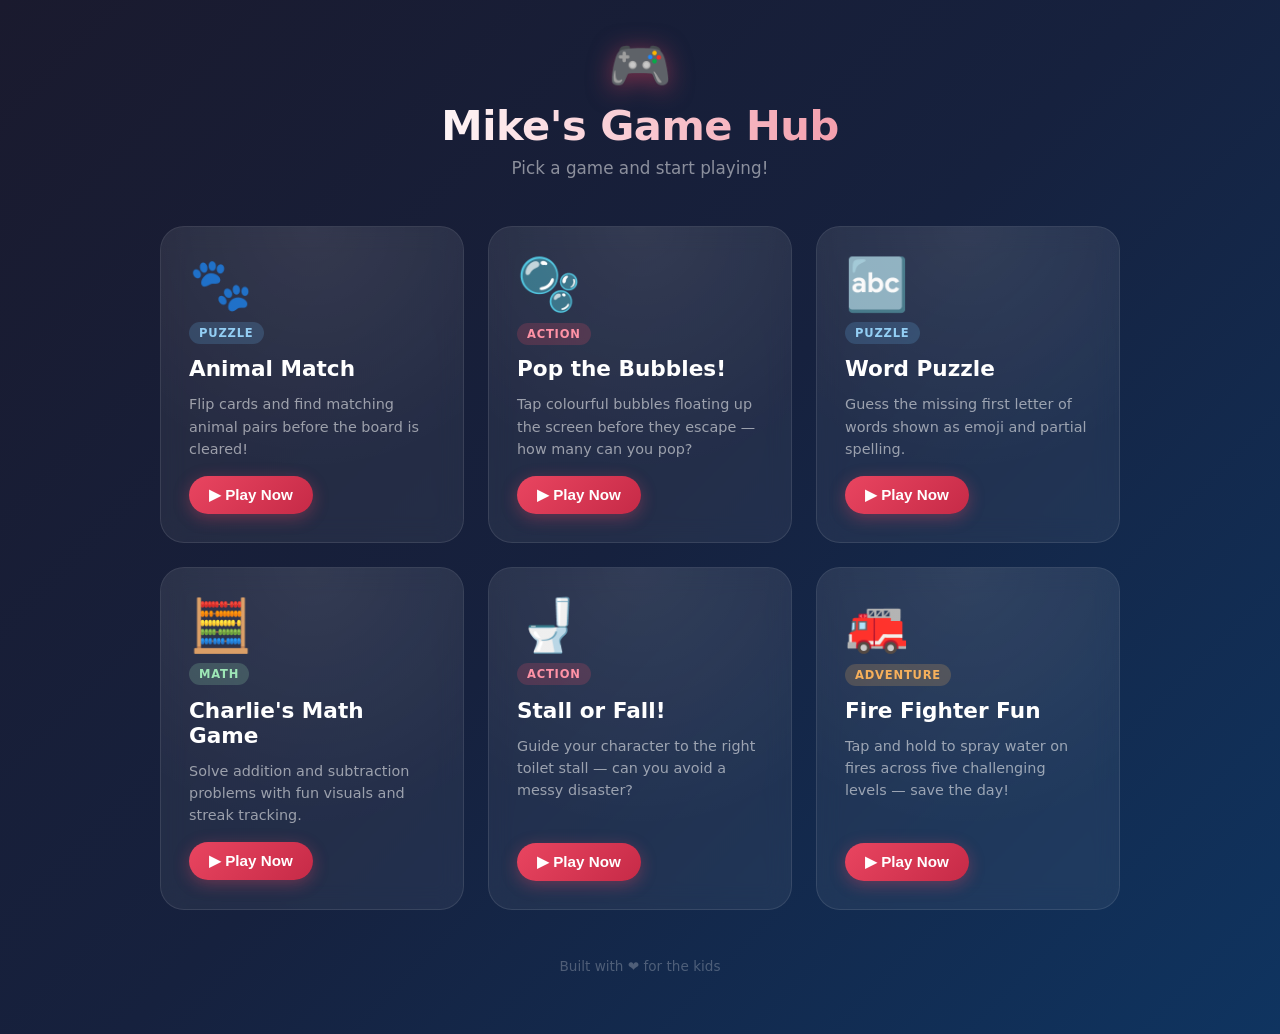
==== index.html @ 93c5af6c "Add files via upload" ====
<!DOCTYPE html>
<html lang="en">
<head>
  <meta charset="UTF-8" />
  <meta name="viewport" content="width=device-width, initial-scale=1.0" />
  <title>🎮 Mike's Game Hub</title>
  <style>
    *, *::before, *::after { box-sizing: border-box; margin: 0; padding: 0; }

    :root {
      --bg-from: #1a1a2e;
      --bg-mid:  #16213e;
      --bg-to:   #0f3460;
      --accent:  #e94560;
      --text:    #f0f0f0;
      --card-bg: rgba(255,255,255,0.06);
      --card-border: rgba(255,255,255,0.1);
      --card-hover-border: rgba(255,255,255,0.3);
    }

    body {
      font-family: 'Segoe UI', system-ui, sans-serif;
      background: linear-gradient(135deg, var(--bg-from), var(--bg-mid), var(--bg-to));
      min-height: 100vh;
      color: var(--text);
      padding: 40px 20px 60px;
    }

    /* ── Header ── */
    header {
      text-align: center;
      margin-bottom: 48px;
    }

    header .logo {
      font-size: 3.2rem;
      line-height: 1;
      margin-bottom: 10px;
      filter: drop-shadow(0 4px 12px rgba(233,69,96,0.5));
      animation: float 3s ease-in-out infinite;
    }

    @keyframes float {
      0%, 100% { transform: translateY(0); }
      50%       { transform: translateY(-8px); }
    }

    header h1 {
      font-size: 2.6rem;
      font-weight: 800;
      letter-spacing: -0.5px;
      background: linear-gradient(90deg, #fff 30%, #e94560);
      -webkit-background-clip: text;
      -webkit-text-fill-color: transparent;
      background-clip: text;
    }

    header p {
      margin-top: 8px;
      color: rgba(255,255,255,0.5);
      font-size: 1.05rem;
    }

    /* ── Grid ── */
    .grid {
      display: grid;
      grid-template-columns: repeat(auto-fill, minmax(280px, 1fr));
      gap: 24px;
      max-width: 960px;
      margin: 0 auto;
    }

    /* ── Card ── */
    .card {
      background: var(--card-bg);
      border: 1px solid var(--card-border);
      border-radius: 24px;
      padding: 32px 28px 28px;
      display: flex;
      flex-direction: column;
      gap: 12px;
      cursor: pointer;
      transition: transform 0.22s ease, border-color 0.22s ease, box-shadow 0.22s ease, background 0.22s ease;
      backdrop-filter: blur(12px);
      -webkit-backdrop-filter: blur(12px);
      position: relative;
      overflow: hidden;
    }

    .card::before {
      content: '';
      position: absolute;
      inset: 0;
      background: radial-gradient(circle at 50% 0%, rgba(255,255,255,0.07) 0%, transparent 70%);
      pointer-events: none;
    }

    .card:hover {
      transform: translateY(-6px) scale(1.02);
      border-color: var(--card-hover-border);
      box-shadow: 0 20px 50px rgba(0,0,0,0.4), 0 0 0 1px rgba(255,255,255,0.08);
      background: rgba(255,255,255,0.1);
    }

    .card:active {
      transform: translateY(-2px) scale(1.00);
    }

    .card-emoji {
      font-size: 3.2rem;
      line-height: 1;
    }

    .card-title {
      font-size: 1.35rem;
      font-weight: 700;
      color: #fff;
    }

    .card-desc {
      font-size: 0.9rem;
      color: rgba(255,255,255,0.55);
      line-height: 1.55;
      flex: 1;
    }

    .card-tag {
      display: inline-block;
      font-size: 0.72rem;
      font-weight: 600;
      text-transform: uppercase;
      letter-spacing: 0.8px;
      padding: 4px 10px;
      border-radius: 20px;
      width: fit-content;
    }

    .tag-action    { background: rgba(233,69,96,0.2);  color: #ff8fa3; }
    .tag-puzzle    { background: rgba(99,179,237,0.2);  color: #90cdf4; }
    .tag-math      { background: rgba(154,230,180,0.2); color: #9ae6b4; }
    .tag-adventure { background: rgba(246,173,85,0.2);  color: #f6ad55; }

    .play-btn {
      margin-top: 4px;
      padding: 10px 20px;
      border: none;
      border-radius: 50px;
      background: linear-gradient(135deg, #e94560, #c62a47);
      color: #fff;
      font-size: 0.95rem;
      font-weight: 700;
      cursor: pointer;
      display: flex;
      align-items: center;
      gap: 6px;
      width: fit-content;
      transition: transform 0.15s, box-shadow 0.15s;
      box-shadow: 0 4px 16px rgba(233,69,96,0.35);
    }

    .play-btn:hover  { transform: scale(1.05); box-shadow: 0 6px 20px rgba(233,69,96,0.5); }
    .play-btn:active { transform: scale(0.97); }

    /* ── Game Overlay ── */
    #overlay {
      display: none;
      position: fixed;
      inset: 0;
      background: #0a0a14;
      z-index: 1000;
      flex-direction: column;
    }

    #overlay.active { display: flex; }

    .overlay-bar {
      display: flex;
      align-items: center;
      gap: 14px;
      padding: 12px 20px;
      background: rgba(0,0,0,0.6);
      border-bottom: 1px solid rgba(255,255,255,0.08);
      backdrop-filter: blur(10px);
      flex-shrink: 0;
    }

    #back-btn {
      display: flex;
      align-items: center;
      gap: 6px;
      padding: 8px 18px;
      border: 1px solid rgba(255,255,255,0.2);
      border-radius: 50px;
      background: rgba(255,255,255,0.07);
      color: #fff;
      font-size: 0.95rem;
      font-weight: 600;
      cursor: pointer;
      transition: background 0.15s, border-color 0.15s;
    }

    #back-btn:hover {
      background: rgba(255,255,255,0.14);
      border-color: rgba(255,255,255,0.35);
    }

    #overlay-title {
      font-size: 1.1rem;
      font-weight: 700;
      color: #fff;
      display: flex;
      align-items: center;
      gap: 8px;
    }

    #game-frame {
      flex: 1;
      border: none;
      width: 100%;
      background: #fff;
    }

    /* ── Footer ── */
    footer {
      text-align: center;
      margin-top: 48px;
      color: rgba(255,255,255,0.25);
      font-size: 0.85rem;
    }

    /* ── Stars bg ── */
    .stars {
      position: fixed;
      inset: 0;
      pointer-events: none;
      z-index: 0;
      overflow: hidden;
    }

    .star {
      position: absolute;
      width: 2px;
      height: 2px;
      border-radius: 50%;
      background: #fff;
      animation: twinkle var(--dur, 3s) ease-in-out infinite;
      opacity: 0;
    }

    @keyframes twinkle {
      0%, 100% { opacity: 0; }
      50%       { opacity: var(--op, 0.6); }
    }

    body > *:not(.stars) { position: relative; z-index: 1; }
  </style>
</head>
<body>

  <!-- Starfield background -->
  <div class="stars" id="stars"></div>

  <header>
    <div class="logo">🎮</div>
    <h1>Mike's Game Hub</h1>
    <p>Pick a game and start playing!</p>
  </header>

  <div class="grid" id="grid"></div>

  <footer>Built with ❤️ for the kids</footer>

  <!-- Game Overlay -->
  <div id="overlay">
    <div class="overlay-bar">
      <button id="back-btn" onclick="closeGame()">← Back to Hub</button>
      <div id="overlay-title"></div>
    </div>
    <iframe id="game-frame" allowfullscreen></iframe>
  </div>

  <script>
    const GAMES = [
      {
        emoji: "🐾",
        title: "Animal Match",
        desc: "Flip cards and find matching animal pairs before the board is cleared!",
        tag: "puzzle",
        tagLabel: "Puzzle",
        url: "animal-matching-game.html"
      },
      {
        emoji: "🫧",
        title: "Pop the Bubbles!",
        desc: "Tap colourful bubbles floating up the screen before they escape — how many can you pop?",
        tag: "action",
        tagLabel: "Action",
        url: "pop-the-bubbles.html"
      },
      {
        emoji: "🔤",
        title: "Word Puzzle",
        desc: "Guess the missing first letter of words shown as emoji and partial spelling.",
        tag: "puzzle",
        tagLabel: "Puzzle",
        url: "word_game.html"
      },
      {
        emoji: "🧮",
        title: "Charlie's Math Game",
        desc: "Solve addition and subtraction problems with fun visuals and streak tracking.",
        tag: "math",
        tagLabel: "Math",
        url: "charlie-math-game/index.html"
      },
      {
        emoji: "🚽",
        title: "Stall or Fall!",
        desc: "Guide your character to the right toilet stall — can you avoid a messy disaster?",
        tag: "action",
        tagLabel: "Action",
        url: "bathroom_game.html"
      },
      {
        emoji: "🚒",
        title: "Fire Fighter Fun",
        desc: "Tap and hold to spray water on fires across five challenging levels — save the day!",
        tag: "adventure",
        tagLabel: "Adventure",
        url: "firefighter.html"
      }
    ];

    // Build grid
    const grid = document.getElementById('grid');
    GAMES.forEach(game => {
      const card = document.createElement('div');
      card.className = 'card';
      card.innerHTML = `
        <div class="card-emoji">${game.emoji}</div>
        <div>
          <div class="card-tag tag-${game.tag}">${game.tagLabel}</div>
        </div>
        <div class="card-title">${game.title}</div>
        <div class="card-desc">${game.desc}</div>
        <button class="play-btn">▶ Play Now</button>
      `;
      card.addEventListener('click', () => openGame(game));
      grid.appendChild(card);
    });

    // Open game
    function openGame(game) {
      document.getElementById('game-frame').src = game.url;
      document.getElementById('overlay-title').innerHTML = `${game.emoji} ${game.title}`;
      document.getElementById('overlay').classList.add('active');
      document.body.style.overflow = 'hidden';
    }

    // Close game
    function closeGame() {
      document.getElementById('overlay').classList.remove('active');
      document.getElementById('game-frame').src = '';
      document.body.style.overflow = '';
    }

    // Close on Escape
    document.addEventListener('keydown', e => {
      if (e.key === 'Escape') closeGame();
    });

    // Generate starfield
    const starsEl = document.getElementById('stars');
    for (let i = 0; i < 120; i++) {
      const s = document.createElement('div');
      s.className = 'star';
      s.style.left = Math.random() * 100 + '%';
      s.style.top  = Math.random() * 100 + '%';
      s.style.setProperty('--dur', (2 + Math.random() * 4) + 's');
      s.style.setProperty('--op',  (0.3 + Math.random() * 0.7).toFixed(2));
      s.style.animationDelay = (Math.random() * 5) + 's';
      starsEl.appendChild(s);
    }
  </script>
</body>
</html>
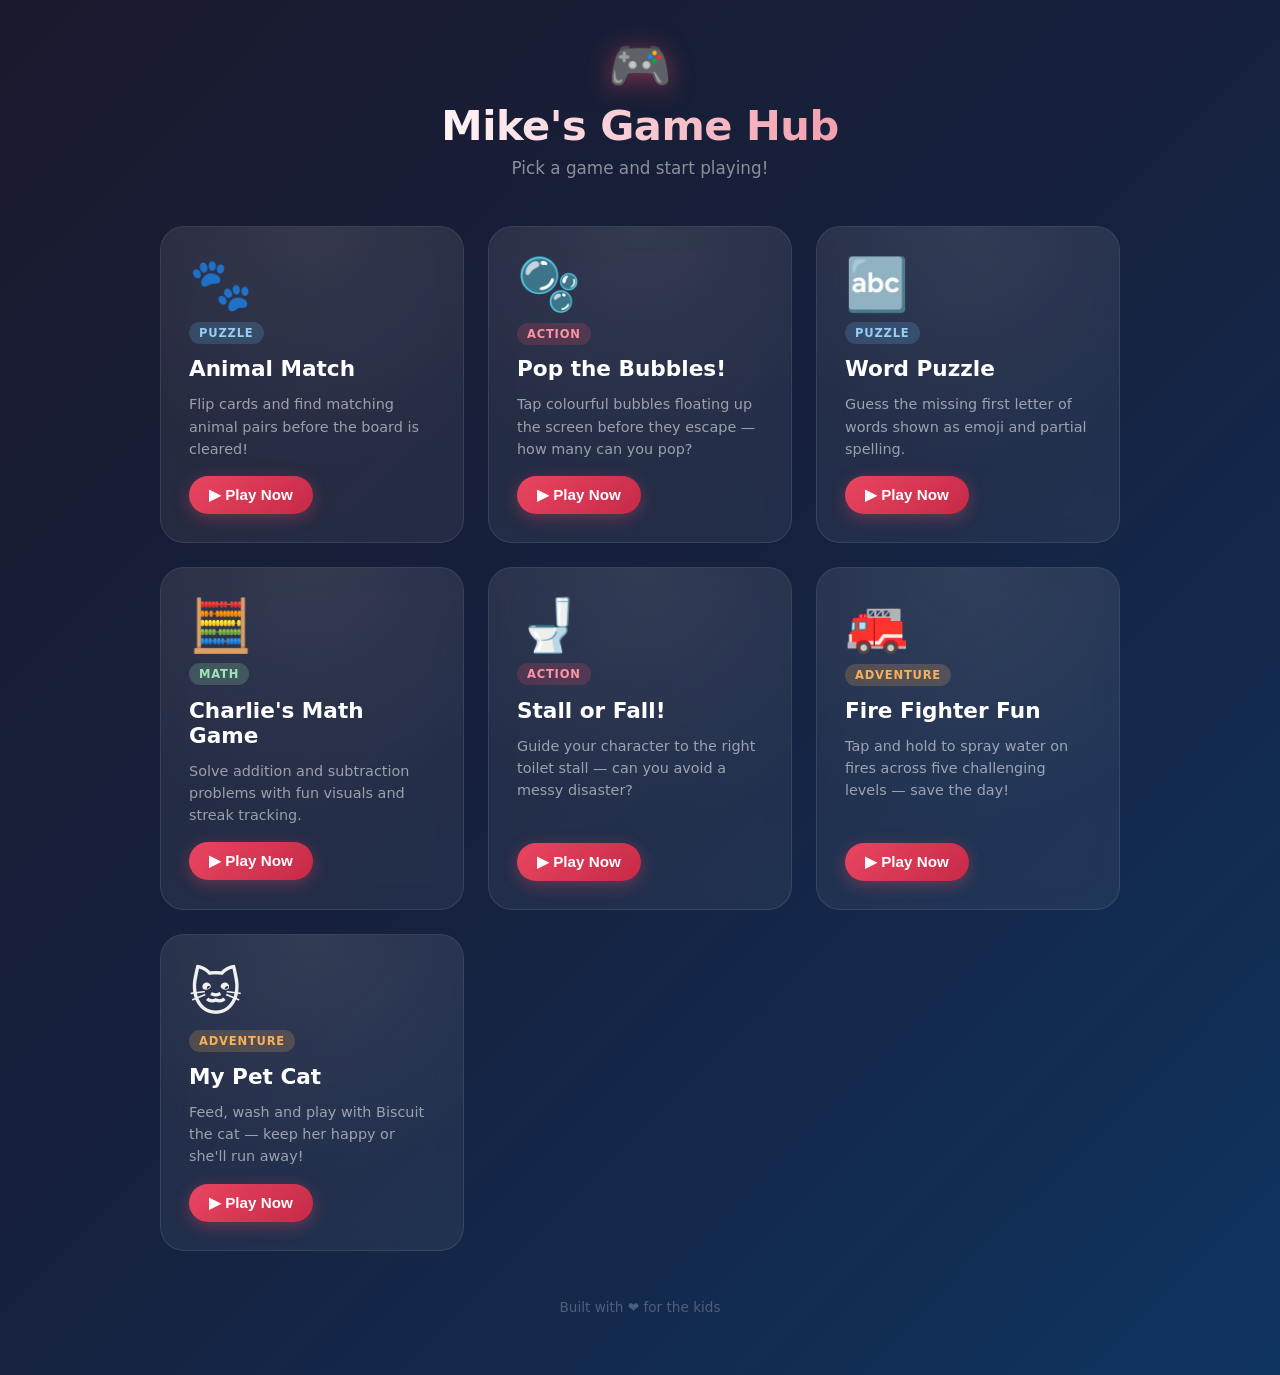
==== commit f4a528e0: "Update index.html" ====
--- a/index.html
+++ b/index.html
@@ -328,7 +328,15 @@
         tag: "adventure",
         tagLabel: "Adventure",
         url: "firefighter.html"
-      }
+      },
+      {
+        emoji: "🐱",
+        title: "My Pet Cat",
+        desc: "Feed, wash and play with Biscuit the cat — keep her happy or she'll run away!",
+        tag: "adventure",
+        tagLabel: "Adventure",
+        url: "cat-care.html"
+    }
     ];
 
     // Build grid
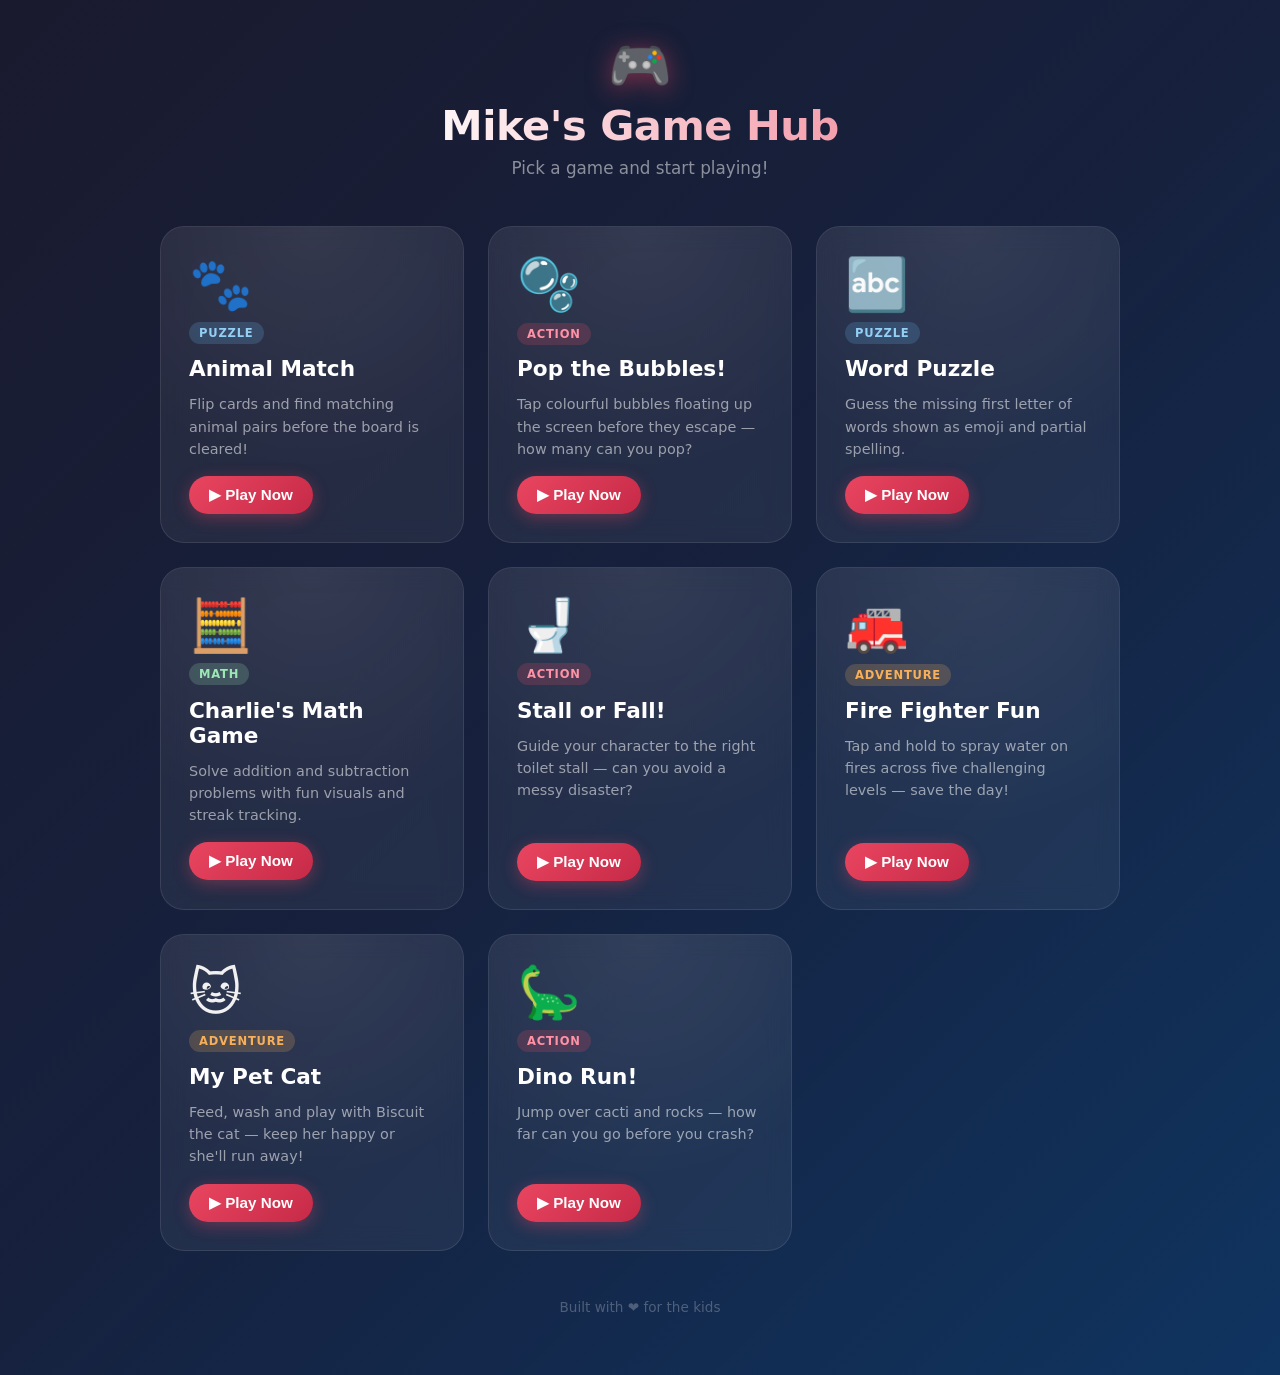
==== commit eab95f4b: "Update index.html" ====
--- a/index.html
+++ b/index.html
@@ -336,6 +336,14 @@
         tag: "adventure",
         tagLabel: "Adventure",
         url: "cat-care.html"
+      },
+      {
+        emoji: "🦕",
+        title: "Dino Run!",
+        desc: "Jump over cacti and rocks — how far can you go before you crash?",
+        tag: "action",
+        tagLabel: "Action",
+        url: "dino-run.html"
     }
     ];
 
